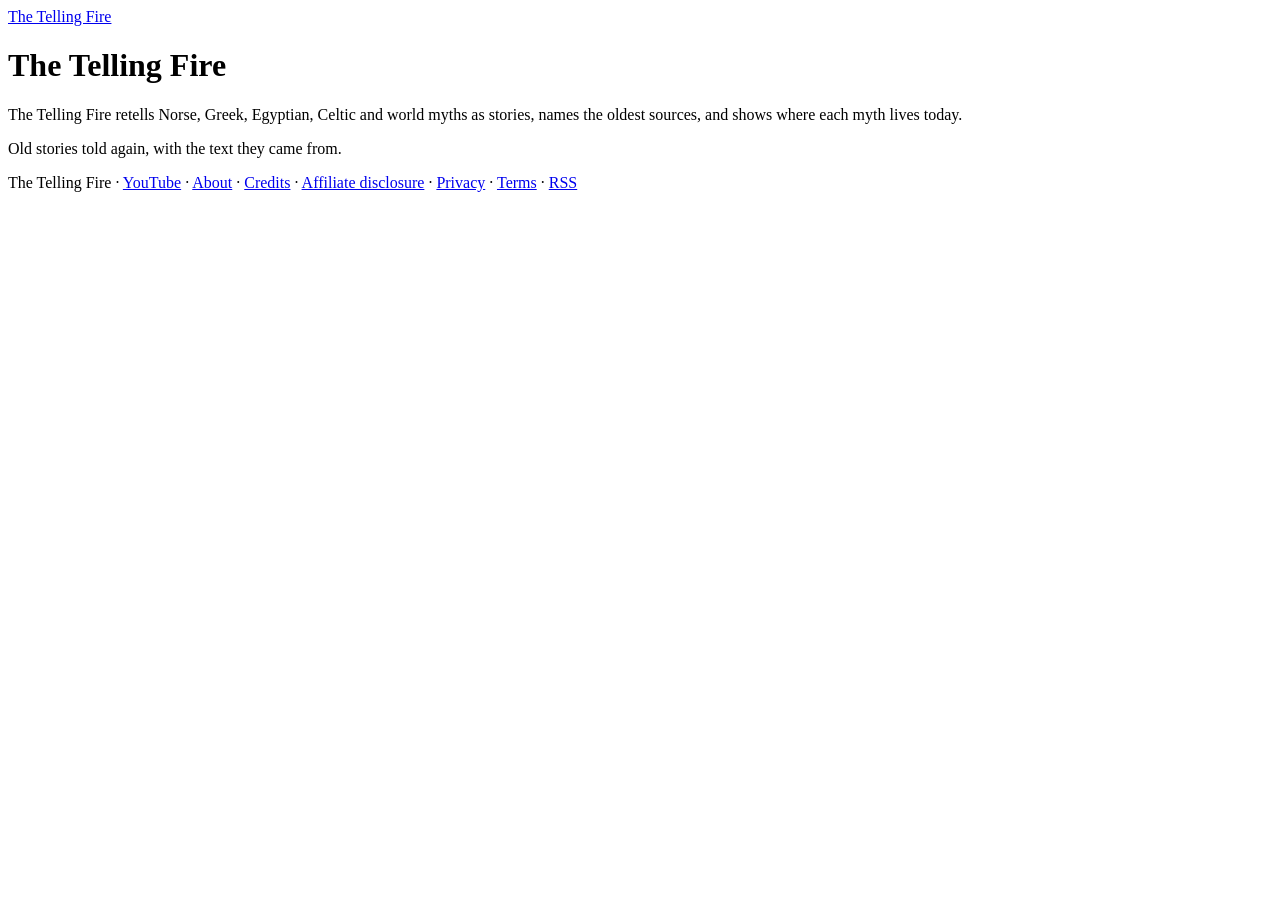
==== index.html @ 808dd0ba "Launch tellingfire.visionmediachannels.com" ====
<!doctype html>
<html lang="en">
<head>
<meta charset="utf-8">
<meta name="viewport" content="width=device-width, initial-scale=1">
<title>The Telling Fire</title>
<meta name="description" content="The Telling Fire retells Norse, Greek, Egyptian, Celtic and world myths as stories, names the oldest sources, and shows where each myth lives today.">
<link rel="canonical" href="https://tellingfire.visionmediachannels.com/">
<meta property="og:site_name" content="The Telling Fire">
<meta property="og:type" content="website">
<meta property="og:title" content="The Telling Fire">
<meta property="og:description" content="The Telling Fire retells Norse, Greek, Egyptian, Celtic and world myths as stories, names the oldest sources, and shows where each myth lives today.">
<meta property="og:url" content="https://tellingfire.visionmediachannels.com/">
<meta property="og:image" content="https://tellingfire.visionmediachannels.com/images/site-header.png">
<meta name="twitter:card" content="summary_large_image">
<link rel="alternate" type="application/rss+xml" title="The Telling Fire" href="https://tellingfire.visionmediachannels.com/feed.xml">
<link rel="icon" type="image/png" sizes="32x32" href="https://tellingfire.visionmediachannels.com/favicon-32.png">
<link rel="icon" type="image/png" sizes="512x512" href="https://tellingfire.visionmediachannels.com/favicon-512.png">
<link rel="preconnect" href="https://fonts.googleapis.com">
<link rel="preconnect" href="https://fonts.gstatic.com" crossorigin>
<link rel="stylesheet" href="https://fonts.googleapis.com/css2?family=Cormorant+Garamond:wght@400;700&amp;family=Nunito+Sans:wght@400;700&amp;display=swap">
<link rel="stylesheet" href="https://tellingfire.visionmediachannels.com/style.css">
<script type="application/ld+json">{"@context": "https://schema.org", "@type": "WebSite", "name": "The Telling Fire", "url": "https://tellingfire.visionmediachannels.com/", "inLanguage": "en", "publisher": {"@type": "Organization", "name": "Vision Media"}}</script>
</head>
<body>
<header class="site"><a href="https://tellingfire.visionmediachannels.com/">The Telling Fire</a></header>
<main>
<h1>The Telling Fire</h1><p class="lede">The Telling Fire retells Norse, Greek, Egyptian, Celtic and world myths as stories, names the oldest sources, and shows where each myth lives today.</p><ul class="posts"></ul>
</main>
<footer><p>Old stories told again, with the text they came from.</p><p>The Telling Fire · <a href="https://www.youtube.com/@tellingfire">YouTube</a> · <a href="https://tellingfire.visionmediachannels.com/about/">About</a> · <a href="https://tellingfire.visionmediachannels.com/credits/">Credits</a> · <a href="https://tellingfire.visionmediachannels.com/affiliate-disclosure/">Affiliate disclosure</a> · <a href="https://tellingfire.visionmediachannels.com/privacy/">Privacy</a> · <a href="https://tellingfire.visionmediachannels.com/terms/">Terms</a> · <a href="https://tellingfire.visionmediachannels.com/feed.xml">RSS</a></p></footer>
</body>
</html>
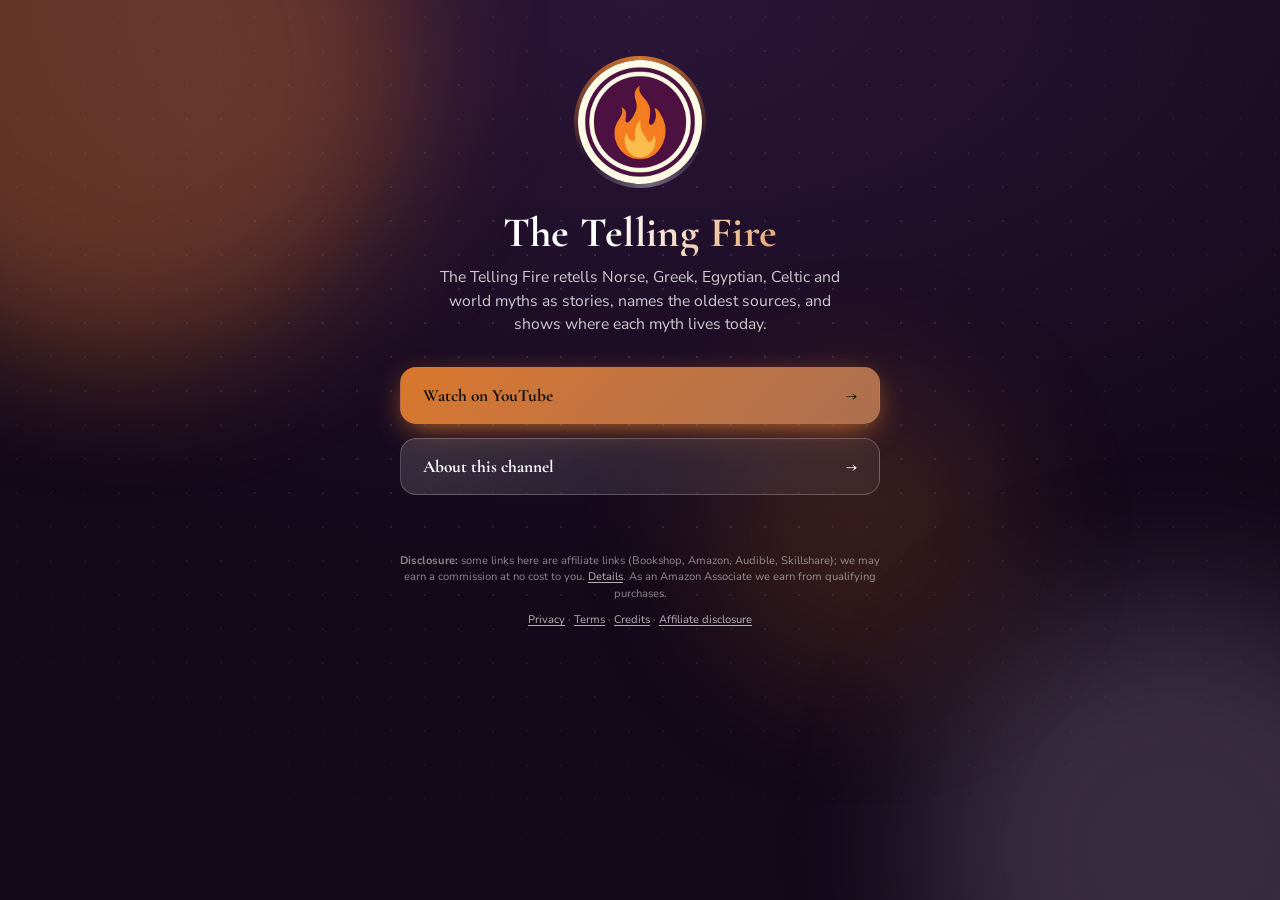
==== commit 74b72bcc: "Animated link hub at host root" ====
--- a/index.html
+++ b/index.html
@@ -3,7 +3,7 @@
 <head>
 <meta charset="utf-8">
 <meta name="viewport" content="width=device-width, initial-scale=1">
-<title>The Telling Fire</title>
+<title>The Telling Fire · Links</title>
 <meta name="description" content="The Telling Fire retells Norse, Greek, Egyptian, Celtic and world myths as stories, names the oldest sources, and shows where each myth lives today.">
 <link rel="canonical" href="https://tellingfire.visionmediachannels.com/">
 <meta property="og:site_name" content="The Telling Fire">
@@ -13,20 +13,66 @@
 <meta property="og:url" content="https://tellingfire.visionmediachannels.com/">
 <meta property="og:image" content="https://tellingfire.visionmediachannels.com/images/site-header.png">
 <meta name="twitter:card" content="summary_large_image">
-<link rel="alternate" type="application/rss+xml" title="The Telling Fire" href="https://tellingfire.visionmediachannels.com/feed.xml">
 <link rel="icon" type="image/png" sizes="32x32" href="https://tellingfire.visionmediachannels.com/favicon-32.png">
-<link rel="icon" type="image/png" sizes="512x512" href="https://tellingfire.visionmediachannels.com/favicon-512.png">
-<link rel="preconnect" href="https://fonts.googleapis.com">
-<link rel="preconnect" href="https://fonts.gstatic.com" crossorigin>
+<link rel="preconnect" href="https://fonts.googleapis.com"><link rel="preconnect" href="https://fonts.gstatic.com" crossorigin>
 <link rel="stylesheet" href="https://fonts.googleapis.com/css2?family=Cormorant+Garamond:wght@400;700&amp;family=Nunito+Sans:wght@400;700&amp;display=swap">
-<link rel="stylesheet" href="https://tellingfire.visionmediachannels.com/style.css">
-<script type="application/ld+json">{"@context": "https://schema.org", "@type": "WebSite", "name": "The Telling Fire", "url": "https://tellingfire.visionmediachannels.com/", "inLanguage": "en", "publisher": {"@type": "Organization", "name": "Vision Media"}}</script>
+<style>
+:root{--bg:#2B1538;--bg2:#130919;--glow:#D9772B;--glow2:#75677e;--head:'Cormorant Garamond',Georgia,serif;--body:'Nunito Sans',system-ui,sans-serif}
+*{box-sizing:border-box}html{-webkit-text-size-adjust:100%}
+body{margin:0;min-height:100vh;color:#fff;font:17px/1.5 var(--body);background:radial-gradient(120% 90% at 50% 0%,var(--bg) 0%,var(--bg2) 70%);overflow-x:hidden;position:relative}
+.orb{position:fixed;border-radius:50%;filter:blur(70px);opacity:.38;pointer-events:none;z-index:0;will-change:transform}
+.o1{width:46vmax;height:46vmax;background:var(--glow);top:-18vmax;left:-14vmax;animation:d1 22s ease-in-out infinite alternate}
+.o2{width:40vmax;height:40vmax;background:var(--glow2);bottom:-16vmax;right:-12vmax;animation:d2 26s ease-in-out infinite alternate}
+.o3{width:24vmax;height:24vmax;background:var(--glow);opacity:.18;top:42%;left:55%;animation:d3 30s ease-in-out infinite alternate}
+@keyframes d1{to{transform:translate(18vmax,12vmax) scale(1.2)}}
+@keyframes d2{to{transform:translate(-16vmax,-10vmax) scale(1.15)}}
+@keyframes d3{to{transform:translate(-30vmax,8vmax) scale(.8)}}
+.dots{position:fixed;inset:0;z-index:0;pointer-events:none;background-image:radial-gradient(rgba(255,255,255,.14) 1px,transparent 1.5px);background-size:34px 34px;mask-image:radial-gradient(70% 60% at 50% 40%,#000,transparent);animation:drift 40s linear infinite}
+@keyframes drift{to{background-position:34px 68px}}
+main{position:relative;z-index:1;max-width:520px;margin:0 auto;padding:56px 20px 28px;text-align:center}
+.ring{width:132px;height:132px;margin:0 auto 22px;border-radius:50%;padding:4px;position:relative;
+  background:conic-gradient(from 0deg,var(--glow),transparent 30%,var(--glow2),transparent 65%,var(--glow));animation:spin 7s linear infinite;
+  opacity:0;animation:spin 7s linear infinite,pop .9s .1s cubic-bezier(.2,.9,.3,1.3) forwards}
+.ring::after{content:"";position:absolute;inset:-14px;border-radius:50%;border:2px solid var(--glow);opacity:.0;animation:pulse 3.2s 1s ease-out infinite}
+.ring img,.ring .ph{width:100%;height:100%;border-radius:50%;display:block;object-fit:cover;background:var(--bg2);animation:unspin 7s linear infinite}
+.ring .ph{display:grid;place-items:center;font:700 44px var(--head)}
+@keyframes spin{to{transform:rotate(360deg)}}@keyframes unspin{to{transform:rotate(-360deg)}}
+@keyframes pulse{0%{transform:scale(.85);opacity:.55}100%{transform:scale(1.25);opacity:0}}
+@keyframes pop{from{opacity:0;transform:scale(.6) rotate(0)}to{opacity:1}}
+h1{font:700 clamp(30px,8vw,42px)/1.1 var(--head);margin:0 0 10px;letter-spacing:.01em;
+  background:linear-gradient(100deg,#fff 20%,var(--glow) 45%,#fff 70%);background-size:220% 100%;-webkit-background-clip:text;background-clip:text;color:transparent;
+  animation:shine 6s 1s ease-in-out infinite,up .8s .25s both}
+@keyframes shine{0%,100%{background-position:100% 0}50%{background-position:0 0}}
+.tag{margin:0 auto 30px;max-width:420px;color:rgba(255,255,255,.78);font-size:.98rem;animation:up .8s .4s both}
+@keyframes up{from{opacity:0;transform:translateY(18px)}to{opacity:1;transform:none}}
+.btns{display:grid;gap:14px}
+.btn{position:relative;display:flex;align-items:center;justify-content:space-between;gap:12px;padding:17px 22px;border-radius:16px;color:#fff;text-decoration:none;
+  font:700 1.08rem var(--head);background:linear-gradient(135deg,rgba(255,255,255,.14),rgba(255,255,255,.05));border:1px solid rgba(255,255,255,.22);
+  backdrop-filter:blur(8px);-webkit-backdrop-filter:blur(8px);overflow:hidden;opacity:0;animation:up .7s calc(.55s + var(--i)*.12s) both;
+  transition:transform .25s cubic-bezier(.2,.8,.3,1.2),border-color .25s,box-shadow .25s}
+.btn:first-child{background:linear-gradient(135deg,var(--glow),color-mix(in srgb,var(--glow) 55%,var(--glow2)));border-color:transparent;color:#111;box-shadow:0 8px 30px -8px var(--glow)}
+.btn::before{content:"";position:absolute;top:0;left:-70%;width:45%;height:100%;background:linear-gradient(100deg,transparent,rgba(255,255,255,.4),transparent);transform:skewX(-20deg);transition:left .7s}
+.btn:hover,.btn:focus-visible{transform:translateY(-4px) scale(1.02);border-color:var(--glow);box-shadow:0 14px 34px -10px var(--glow);outline:none}
+.btn:hover::before{left:130%}.btn i{font-style:normal;transition:transform .25s}.btn:hover i{transform:translateX(6px)}
+.btn:active{transform:scale(.98)}
+.btn:first-child::after{content:"";position:absolute;inset:0;border-radius:16px;box-shadow:0 0 0 0 var(--glow);animation:ping 2.6s 2s ease-out infinite}
+@keyframes ping{0%{box-shadow:0 0 0 0 color-mix(in srgb,var(--glow) 60%,transparent)}70%,100%{box-shadow:0 0 0 16px transparent}}
+footer{position:relative;z-index:1;max-width:520px;margin:0 auto;padding:30px 20px 36px;text-align:center;font-size:11px;line-height:1.5;color:rgba(255,255,255,.5);animation:up 1s 1.4s both}
+footer p{margin:0 0 10px}footer a{color:rgba(255,255,255,.68);text-decoration:underline;text-underline-offset:2px}footer a:hover{color:#fff}
+@media (prefers-reduced-motion:reduce){*,*::before,*::after{animation:none!important;transition:none!important}.btn,h1,.tag,.ring,footer{opacity:1!important}}
+</style>
 </head>
 <body>
-<header class="site"><a href="https://tellingfire.visionmediachannels.com/">The Telling Fire</a></header>
+<div class="orb o1"></div><div class="orb o2"></div><div class="orb o3"></div><div class="dots"></div>
 <main>
-<h1>The Telling Fire</h1><p class="lede">The Telling Fire retells Norse, Greek, Egyptian, Celtic and world myths as stories, names the oldest sources, and shows where each myth lives today.</p><ul class="posts"></ul>
+<div class="ring"><img src="/images/avatar.png" alt="The Telling Fire logo" width="360" height="360"></div>
+<h1>The Telling Fire</h1>
+<p class="tag">The Telling Fire retells Norse, Greek, Egyptian, Celtic and world myths as stories, names the oldest sources, and shows where each myth lives today.</p>
+<nav class="btns" aria-label="Links"><a class="btn" style="--i:0" href="https://www.youtube.com/@tellingfire"><span>Watch on YouTube</span><i aria-hidden="true">→</i></a><a class="btn" style="--i:1" href="https://tellingfire.visionmediachannels.com/about/"><span>About this channel</span><i aria-hidden="true">→</i></a></nav>
 </main>
-<footer><p>Old stories told again, with the text they came from.</p><p>The Telling Fire · <a href="https://www.youtube.com/@tellingfire">YouTube</a> · <a href="https://tellingfire.visionmediachannels.com/about/">About</a> · <a href="https://tellingfire.visionmediachannels.com/credits/">Credits</a> · <a href="https://tellingfire.visionmediachannels.com/affiliate-disclosure/">Affiliate disclosure</a> · <a href="https://tellingfire.visionmediachannels.com/privacy/">Privacy</a> · <a href="https://tellingfire.visionmediachannels.com/terms/">Terms</a> · <a href="https://tellingfire.visionmediachannels.com/feed.xml">RSS</a></p></footer>
+<footer>
+<p><strong>Disclosure:</strong> some links here are affiliate links (Bookshop, Amazon, Audible, Skillshare); we may earn a commission at no cost to you. <a href="https://tellingfire.visionmediachannels.com/affiliate-disclosure/">Details</a>. As an Amazon Associate we earn from qualifying purchases.</p>
+<p><a href="https://tellingfire.visionmediachannels.com/privacy/">Privacy</a> · <a href="https://tellingfire.visionmediachannels.com/terms/">Terms</a> · <a href="https://tellingfire.visionmediachannels.com/credits/">Credits</a> · <a href="https://tellingfire.visionmediachannels.com/affiliate-disclosure/">Affiliate disclosure</a></p>
+</footer>
 </body>
 </html>
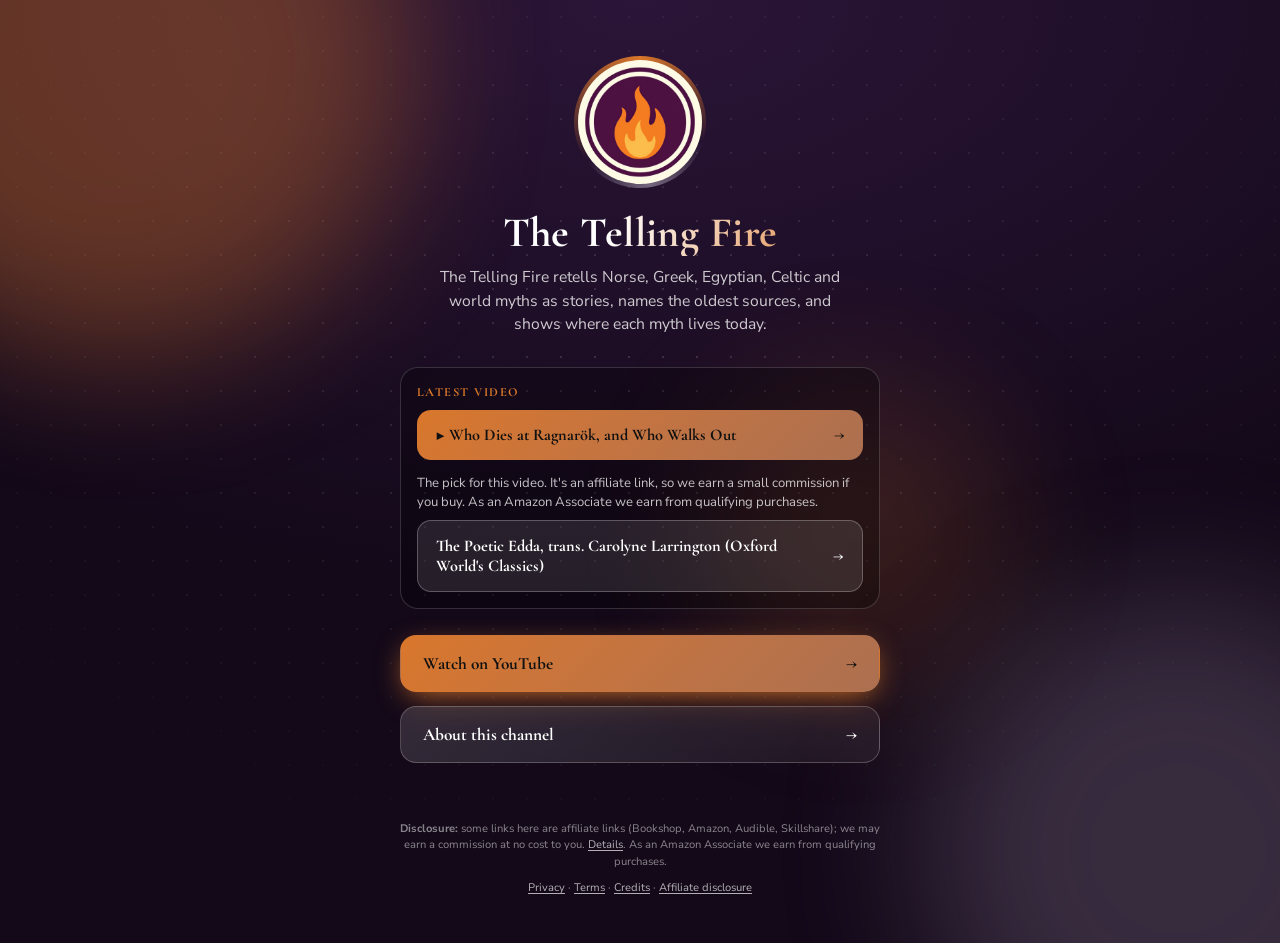
==== commit e568a4d8: "Link hub: latest public video and its one product at the top (owner OK 2026-11-25) Co-Authored-By: C" ====
--- a/index.html
+++ b/index.html
@@ -57,6 +57,13 @@
 .btn:active{transform:scale(.98)}
 .btn:first-child::after{content:"";position:absolute;inset:0;border-radius:16px;box-shadow:0 0 0 0 var(--glow);animation:ping 2.6s 2s ease-out infinite}
 @keyframes ping{0%{box-shadow:0 0 0 0 color-mix(in srgb,var(--glow) 60%,transparent)}70%,100%{box-shadow:0 0 0 16px transparent}}
+.latest{margin:0 0 26px;padding:16px;border-radius:18px;background:rgba(0,0,0,.28);border:1px solid rgba(255,255,255,.16);text-align:left;animation:up .8s .5s both}
+.kick{margin:0 0 10px;font:700 .78rem var(--head);letter-spacing:.12em;text-transform:uppercase;color:var(--glow)}
+.lbtn{display:flex;align-items:center;justify-content:space-between;gap:12px;padding:15px 18px;border-radius:14px;text-decoration:none;font:700 1.02rem var(--head);
+  color:#111;background:linear-gradient(135deg,var(--glow),color-mix(in srgb,var(--glow) 55%,var(--glow2)));transition:transform .25s}
+.lbtn:hover,.lbtn:focus-visible{transform:translateY(-3px);outline:none}.lbtn i{font-style:normal}
+.lbtn.prod{color:#fff;background:rgba(255,255,255,.1);border:1px solid rgba(255,255,255,.25)}
+.pdisc{margin:14px 0 8px;font-size:.82rem;line-height:1.45;color:rgba(255,255,255,.75)}
 footer{position:relative;z-index:1;max-width:520px;margin:0 auto;padding:30px 20px 36px;text-align:center;font-size:11px;line-height:1.5;color:rgba(255,255,255,.5);animation:up 1s 1.4s both}
 footer p{margin:0 0 10px}footer a{color:rgba(255,255,255,.68);text-decoration:underline;text-underline-offset:2px}footer a:hover{color:#fff}
 @media (prefers-reduced-motion:reduce){*,*::before,*::after{animation:none!important;transition:none!important}.btn,h1,.tag,.ring,footer{opacity:1!important}}
@@ -68,6 +75,7 @@
 <div class="ring"><img src="/images/avatar.png" alt="The Telling Fire logo" width="360" height="360"></div>
 <h1>The Telling Fire</h1>
 <p class="tag">The Telling Fire retells Norse, Greek, Egyptian, Celtic and world myths as stories, names the oldest sources, and shows where each myth lives today.</p>
+<section class="latest" aria-label="Latest video"><p class="kick">Latest video</p><a class="lbtn" href="https://www.youtube.com/watch?v=hJPGRXscmHI"><span>▶ Who Dies at Ragnarök, and Who Walks Out</span><i aria-hidden="true">→</i></a><p class="pdisc">The pick for this video. It's an affiliate link, so we earn a small commission if you buy. As an Amazon Associate we earn from qualifying purchases.</p><a class="lbtn prod" rel="sponsored noopener" href="https://www.amazon.com/dp/0199675341?tag=vm-fire-20"><span>The Poetic Edda, trans. Carolyne Larrington (Oxford World&#x27;s Classics)</span><i aria-hidden="true">→</i></a></section>
 <nav class="btns" aria-label="Links"><a class="btn" style="--i:0" href="https://www.youtube.com/@tellingfire"><span>Watch on YouTube</span><i aria-hidden="true">→</i></a><a class="btn" style="--i:1" href="https://tellingfire.visionmediachannels.com/about/"><span>About this channel</span><i aria-hidden="true">→</i></a></nav>
 </main>
 <footer>
